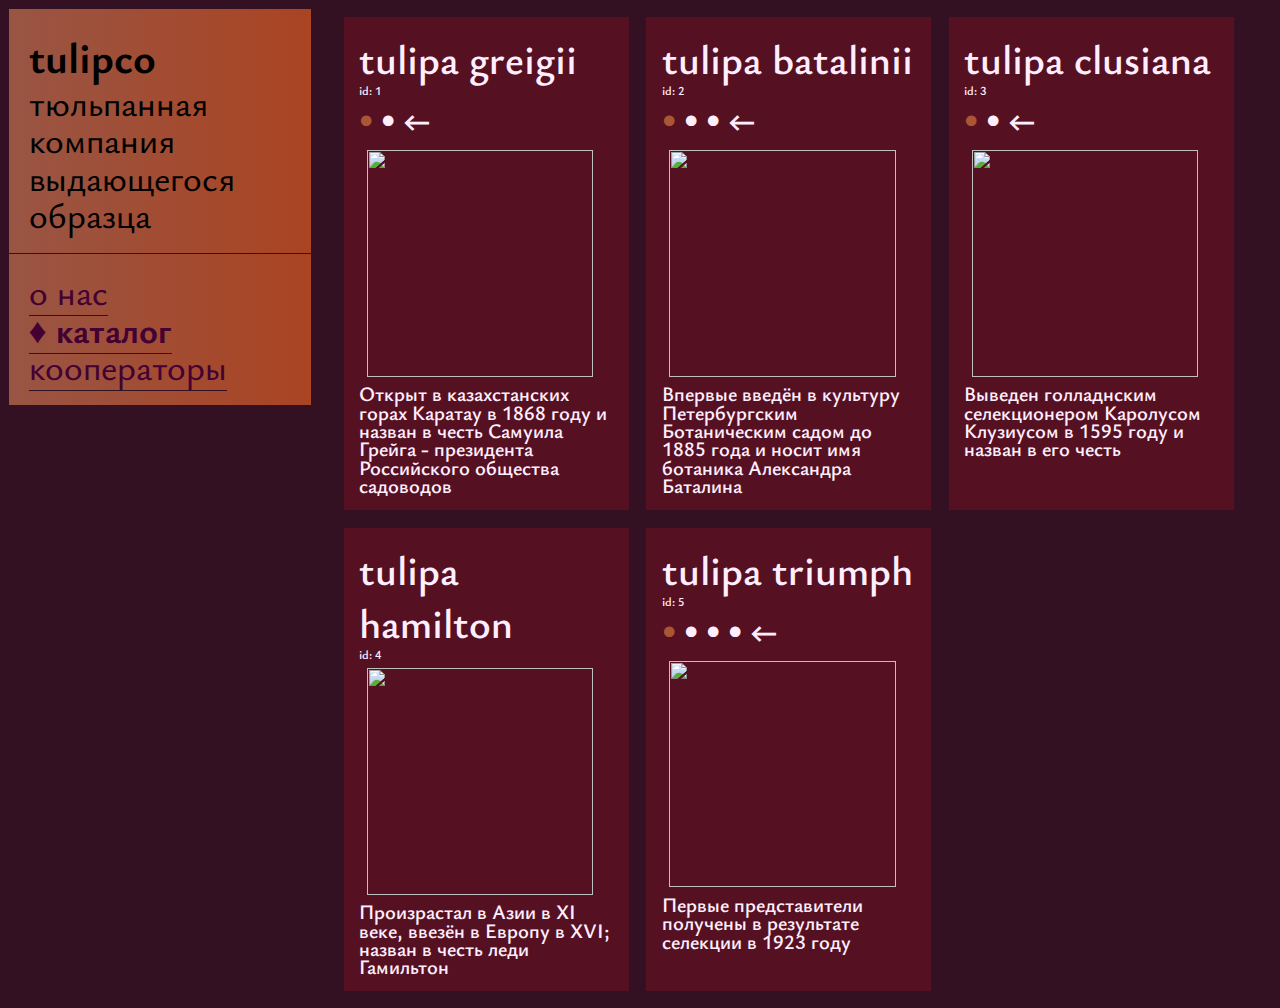
==== catalogue.html @ 4d9eebba "Add files via upload" ====
<html>
<head>
 <title> tulipco </title>
 <link rel="stylesheet" href="index.css">
 <link rel="preconnect" href="https://fonts.googleapis.com">
 <link rel="preconnect" href="https://fonts.gstatic.com" crossorigin>
 <link href="https://fonts.googleapis.com/css2?family=Ysabeau+Office:ital,wght@0,1..1000;1,1..1000&display=swap" rel="stylesheet">
</head>
<body>

<div class="sidepan-wrap">
<div class="sidepan">
 <div class="text-sizer">
  <a class="a-logo" href="index.html"><b>tulipco</b></a>
 </div>
 тюльпанная компания<br>
 выдающегося образца
</div>

<div class="sidepan">
 <a href="info.html">о нас<br></a>
 <a href="catalogue.html">♦ <strong>каталог</strong><br></a>
 <a href="porters.html">кооператоры</a>
</div>
</div>

<div class="general-content">

 <span class="catalogue-element">
  <div class="text-sizer">
   tulipa greigii
  </div>
  <div class="text-desizer">
   <div class="text-desizer">
    id: 1
   </div>
  </div>
  <input type="radio" id="red_greigii" name="greigii" checked>
  <label for="red_greigii"> • </label>
  <input type="radio" id="red_white_greigii" name="greigii">
  <label for="red_white_greigii"> • </label>←
  <img class="catalogue-photo" id="red_greigii" src="https://avatars.mds.yandex.net/i?id=b84b8176f24504e81fb58ece5f51e6ebf3ff22d1-11518590-images-thumbs&n=13">
  <img class="catalogue-photo" id="red_white_greigii" src="https://avatars.mds.yandex.net/i?id=85c3c049721560f4af2fd1c86906317bc40f58e9-12498584-images-thumbs&n=13">
  <div class="text-desizer">
   Открыт в казахстанских горах Каратау в 1868 году и назван в честь Самуила Грейга - президента Российского общества садоводов
  </div>
 </span>

 <span class="catalogue-element">
  <div class="text-sizer">
   tulipa batalinii
  </div>
  <div class="text-desizer">
   <div class="text-desizer">
    id: 2
   </div>
  </div>
  <input type="radio" id="yellow_batalinii" name="batalinii" checked>
  <label for="yellow_batalinii"> • </label>
  <input type="radio" id="red_batalinii" name="batalinii">
  <label for="red_batalinii"> • </label>
  <input type="radio" id="white_batalinii" name="batalinii">
  <label for="white_batalinii"> • </label>←
  <img class="catalogue-photo" id="yellow_batalinii" src="https://avatars.mds.yandex.net/i?id=464addb85ea1164d069d5f8e236ae81dc86feb38-12519862-images-thumbs&n=13">
  <img class="catalogue-photo" id="red_batalinii" src="https://avatars.mds.yandex.net/i?id=0ea628ae2870ea105f522379eef34a982c17ece0-9842925-images-thumbs&n=13">
  <img class="catalogue-photo" id="white_batalinii" src="https://upload.wikimedia.org/wikipedia/commons/thumb/4/4e/TulipaBataliniiBronzeCharm.jpg/178px-TulipaBataliniiBronzeCharm.jpg">
  <div class="text-desizer">
   Впервые введён в культуру Петербургским Ботаническим садом до 1885 года и носит имя ботаника Александра Баталина
  </div>
 </span>

 <span class="catalogue-element">
  <div class="text-sizer">
   tulipa clusiana
  </div>
  <div class="text-desizer">
   <div class="text-desizer">
    id: 3
   </div>
  </div>
  <input type="radio" id="white_clusiana" name="clusiana" checked>
  <label for="white_clusiana"> • </label>
  <input type="radio" id="yellow_clusiana" name="clusiana">
  <label for="yellow_clusiana"> • </label>←
  <img class="catalogue-photo" id="white_clusiana" src="https://avatars.mds.yandex.net/i?id=40ff6d7b876e25437a742100ad52dd2b5e7ab171-10702304-images-thumbs&n=13">
  <img class="catalogue-photo" id="yellow_clusiana" src="https://avatars.mds.yandex.net/i?id=8f33272e7b2b26d638fc689bd62aa6b554412ef5-12319966-images-thumbs&n=13">
  <div class="text-desizer">
   Выведен голладнским селекционером Каролусом Клузиусом в 1595 году и назван в его честь
  </div>
 </span>

 <span class="catalogue-element">
  <div class="text-sizer">
   tulipa hamilton
  </div>
  <div class="text-desizer">
   <div class="text-desizer">
    id: 4
   </div>
  </div>
  <img class="catalogue-photo" src="https://avatars.mds.yandex.net/i?id=37820641c45246dff8002753deb1db27-5236580-images-thumbs&n=13">
   <div class="text-desizer">
    Произрастал в Азии в XI веке, ввезён в Европу в XVI; назван в честь леди Гамильтон
  </div>
 </span>

 <span class="catalogue-element">
  <div class="text-sizer">
   tulipa triumph
  </div>
  <div class="text-desizer">
   <div class="text-desizer">
    id: 5
   </div>
  </div>
  <input type="radio" id="white_triumph" name="triumph" checked>
  <label for="white_triumph"> • </label>
  <input type="radio" id="red_triumph" name="triumph">
  <label for="red_triumph"> • </label>
  <input type="radio" id="pink_triumph" name="triumph">
  <label for="pink_triumph"> • </label>
  <input type="radio" id="yellow_triumph" name="triumph">
  <label for="yellow_triumph"> • </label>←
  <img class="catalogue-photo" id="yellow_triumph" src="https://avatars.mds.yandex.net/i?id=3d201d382049d1b723762ab997020d96992ce7a3-12319474-images-thumbs&n=13">
  <img class="catalogue-photo" id="white_triumph" src="https://avatars.mds.yandex.net/i?id=04726b597843313feb14e896d2b3561ed7163415-9181395-images-thumbs&n=13">
  <img class="catalogue-photo" id="red_triumph" src="https://avatars.mds.yandex.net/i?id=0b3698c9ddd006401d2d836499ccdd239f4108ff-11008180-images-thumbs&n=13">
  <img class="catalogue-photo" id="pink_triumph" src="https://avatars.mds.yandex.net/i?id=40247b4bedf902a645d980468dfbb0e07d41a5a7-9844469-images-thumbs&n=13">
   <div class="text-desizer">
    Первые представители получены в результате селекции в 1923 году
  </div>
 </span>

</div>
</body>
</html>
---- index.css ----
body {
 font-family: "Ysabeau Office";
 background-color: #331122;
 }
a {
 text-decoration: none;
 padding: 0px;
 border-bottom: solid 1px #331122;
 color: #440033;
 transition: 0.3s color ease;
 }
a:hover {
 border-bottom: solid 2px #442233;
 }
.a-logo {
 color: #000000;
 border-bottom: 0px;
 transition: 0.3s color ease;
 z-index: 99;
 }
.a-logo:hover {
 color: #551144;
 border-bottom: 0px;
 }
.a-text {
 color: inherit;
 border-bottom: solid 1px #ffeeee;
 }
.a-text:hover {
 border-bottom: solid 2px #ffeeee;
 }
.abouter {
 color: #ffddee;
 padding: calc(0.5vw + 10px);
 margin: calc(1vw + 10px) calc(3vw + 10px);
 font-weight: 300;
 font-size: 1.1em;
 background-image: linear-gradient(90deg, #551133, #552244);
 }
.sidepan-wrap {
 position: sticky;
 float: left;
 z-index: 1;
 user-select: none;
 }
.sidepan {
 width: calc(120px + 11.2vw);
 background-image: linear-gradient(90deg, #995544, #aa4422);
 font-weight: 500;
 font-size: calc(10px + 2vw);
 padding: calc(9px + 0.8vw);
 line-height: 1.05em;
 display: table;
 margin: 0.1vw;
 }
.general-content {
 display: flex;
 flex-wrap: wrap;
 font-size: calc(8px + 1.8vw);
 position: relative;
 }
.text-sizer {
 font-size: 1.2em;
 line-height: 1.3em;
 }
.text-desizer {
 font-size: 0.6em;
 line-height: 0.9em;
 }
.base-element {
 display: table;
 float: left;
 padding: calc(0.4vw + 10px);
 margin: calc(0.3vw + 5px);
 background-color: #551122;
 color: #ffeefe;
 position: relative;
 left: calc(1vw + 10px);
 font-weight: 600;
 font-size: 1.1em;
 }
.catalogue-element {
 display: table;
 float: left;
 padding: calc(0.4vw + 10px);
 margin: calc(0.3vw + 5px);
 width: calc(165px + 7vw);
 background-color: #551122;
 color: #ffeefe;
 position: relative;
 left: calc(1vw + 10px);
 font-weight: 600;
 font-size: 1.1em;
 }
.catalogue-photo {
 width: calc(150px + 6vw);
 margin: calc(0.2vw + 5px);
 }
.cornerpic {
 float: right;
 height: calc(175px + 1vw);
 }
#red_greigii, #red_white_greigii, #yellow_batalinii, #white_batalinii, #red_batalinii, #white_clusiana, #yellow_clusiana, #white_triumph, #red_triumph, #pink_triumph, #yellow_triumph, #arrower, #id1, #id2, #id3, #id4, #id5 {
 display: none;
 }
input[type="radio"] {
 user-select: none;
 display: none;
 }
input[id="number"] {
 width: 2em;
 background-color: #662233;
 color: #ffeeee;
 }
input[id="color"] {
 width: 5em;
 background-color: #662233;
 color: #ffeeee;
 }
input[type="radio"]:checked+label {
 color: #aa5533;
 }
input[id="red_greigii"]:checked ~ #red_greigii {
 display: block;
 }
input[id="red_white_greigii"]:checked ~ #red_white_greigii {
 display: block;
 }
input[id="yellow_batalinii"]:checked ~ #yellow_batalinii {
 display: block;
 }
input[id="white_batalinii"]:checked ~ #white_batalinii {
 display: block;
 }
input[id="red_batalinii"]:checked ~ #red_batalinii {
 display: block;
 }
input[id="yellow_clusiana"]:checked ~ #yellow_clusiana {
 display: block;
 }
input[id="white_clusiana"]:checked ~ #white_clusiana {
 display: block;
 }
input[id="white_triumph"]:checked ~ #white_triumph {
 display: block;
 }
input[id="pink_triumph"]:checked ~ #pink_triumph {
 display: block;
 }
input[id="red_triumph"]:checked ~ #red_triumph {
 display: block;
 }
input[id="yellow_triumph"]:checked ~ #yellow_triumph {
 display: block;
 }
input[id="arrow"]:checked ~ #arrower {
 display: block;
 }
input[id="1"]:checked ~ #id1 {
 display: block;
 }
input[id="2"]:checked ~ #id2 {
 display: block;
 }
input[id="3"]:checked ~ #id3 {
 display: block;
 }
input[id="4"]:checked ~ #id4 {
 display: block;
 }
input[id="5"]:checked ~ #id5 {
 display: block;
 }
.label {
 background-color: #a42233;
 color: #ffeeee;
 display: table;
 float: left;
 user-select: none;
 }
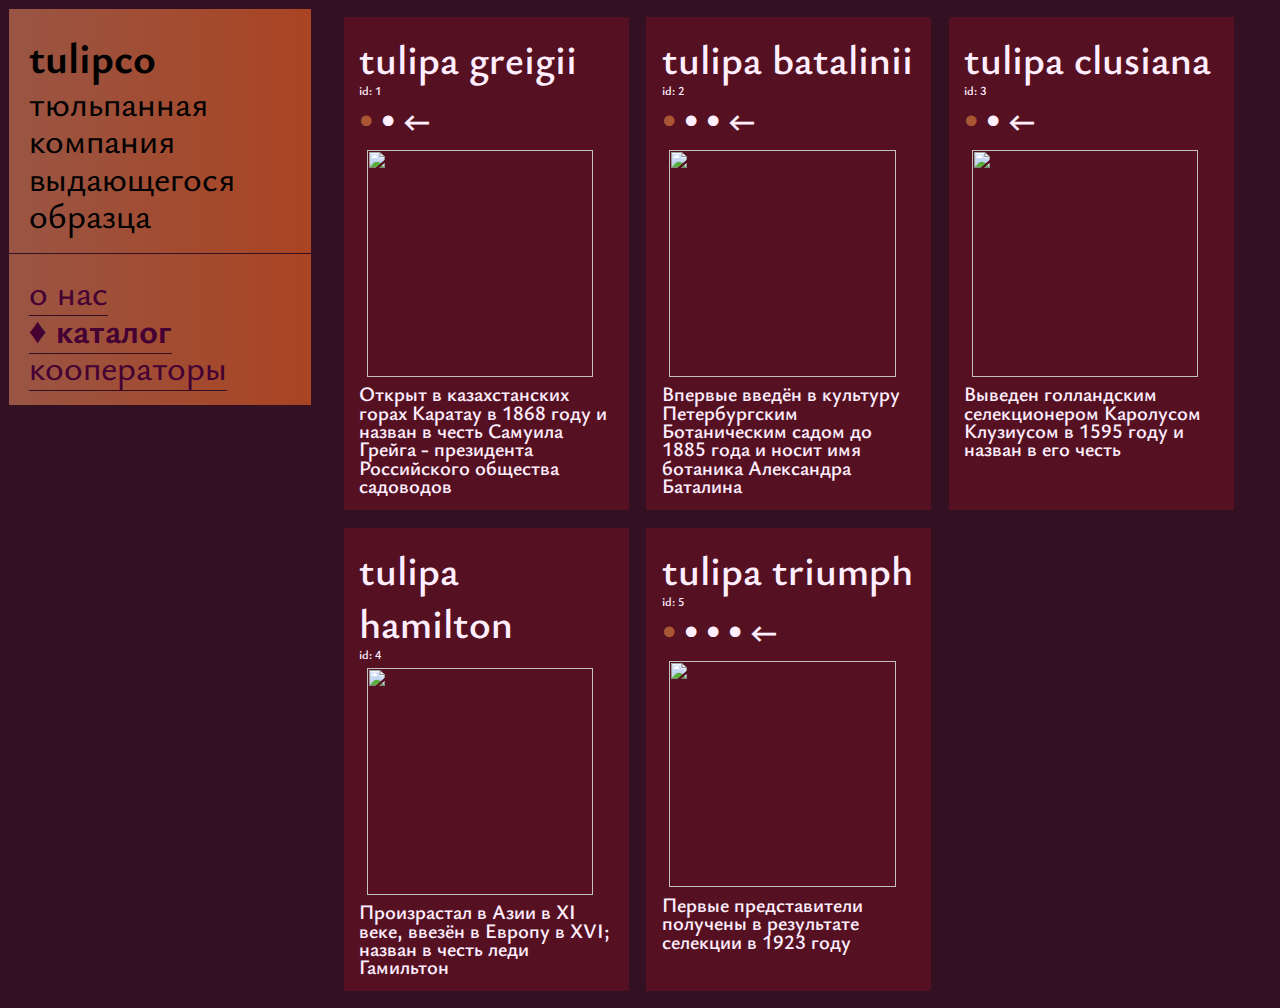
==== commit fd59d172: "fixed typo in catalogue.html" ====
--- a/catalogue.html
+++ b/catalogue.html
@@ -85,7 +85,7 @@
   <img class="catalogue-photo" id="white_clusiana" src="https://avatars.mds.yandex.net/i?id=40ff6d7b876e25437a742100ad52dd2b5e7ab171-10702304-images-thumbs&n=13">
   <img class="catalogue-photo" id="yellow_clusiana" src="https://avatars.mds.yandex.net/i?id=8f33272e7b2b26d638fc689bd62aa6b554412ef5-12319966-images-thumbs&n=13">
   <div class="text-desizer">
-   Выведен голладнским селекционером Каролусом Клузиусом в 1595 году и назван в его честь
+   Выведен голландским селекционером Каролусом Клузиусом в 1595 году и назван в его честь
   </div>
  </span>
 
